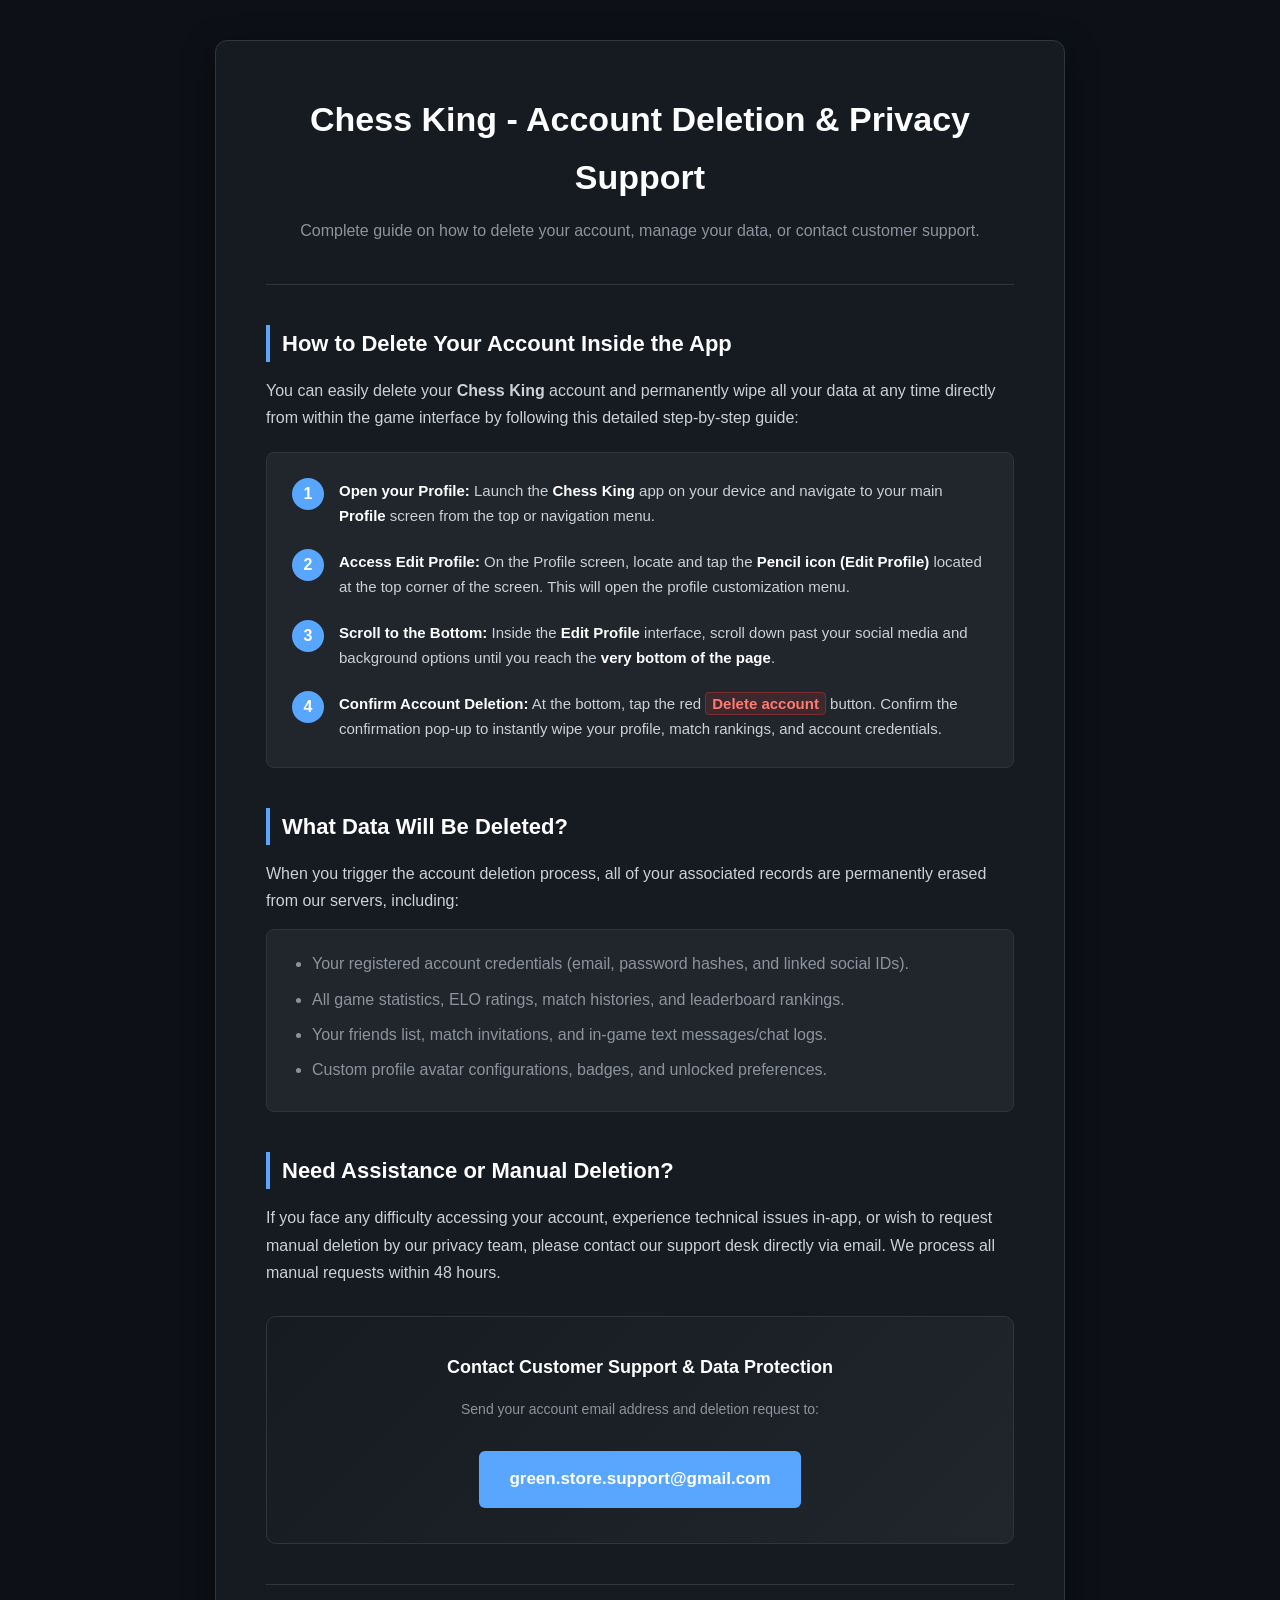
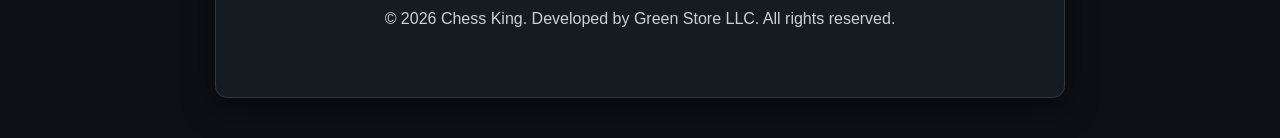
==== chessking/delet-account.html @ 12bc1d76 "Rename delet-account to delet-account.html" ====
<!DOCTYPE html>
<html lang="en">
<head>
    <meta charset="UTF-8">
    <meta name="viewport" content="width=device-width, initial-scale=1.0">
    <title>Account Deletion & Support - Chess King</title>
    <style>
        :root {
            --bg-color: #0d1117;
            --card-bg: #161b22;
            --border-color: #30363d;
            --text-main: #c9d1d9;
            --text-muted: #8b949e;
            --accent-red: #da3633;
            --accent-blue: #58a6ff;
            --accent-hover: #1f6feb;
            --step-bg: #21262d;
        }
        * {
            box-sizing: border-box;
            margin: 0;
            padding: 0;
            font-family: -apple-system, BlinkMacSystemFont, "Segoe UI", Roboto, Helvetica, Arial, sans-serif;
        }
        body {
            background-color: var(--bg-color);
            color: var(--text-main);
            line-height: 1.7;
            padding: 40px 20px;
            display: flex;
            justify-content: center;
            align-items: center;
            min-height: 100vh;
        }
        .wrapper {
            max-width: 850px;
            width: 100%;
            background-color: var(--card-bg);
            border: 1px solid var(--border-color);
            border-radius: 12px;
            padding: 50px;
            box-shadow: 0 10px 30px rgba(0, 0, 0, 0.6);
        }
        header {
            text-align: center;
            margin-bottom: 40px;
            border-bottom: 1px solid var(--border-color);
            padding-bottom: 25px;
        }
        header h1 {
            font-size: 34px;
            color: #ffffff;
            margin-bottom: 10px;
            font-weight: 700;
        }
        header p {
            color: var(--text-muted);
            font-size: 16px;
        }
        section {
            margin-bottom: 40px;
        }
        h2 {
            font-size: 22px;
            color: #ffffff;
            margin-bottom: 15px;
            border-left: 4px solid var(--accent-blue);
            padding-left: 12px;
        }
        p {
            color: var(--text-main);
            margin-bottom: 15px;
            font-size: 16px;
        }
        
        /* Guide Steps Styling */
        .guide-box {
            background-color: var(--step-bg);
            border: 1px solid var(--border-color);
            border-radius: 8px;
            padding: 25px;
            margin: 20px 0;
        }
        .step-item {
            display: flex;
            align-items: flex-start;
            margin-bottom: 20px;
            gap: 15px;
        }
        .step-item:last-child {
            margin-bottom: 0;
        }
        .step-number {
            background-color: var(--accent-blue);
            color: #ffffff;
            font-weight: bold;
            width: 32px;
            height: 32px;
            border-radius: 50%;
            display: flex;
            align-items: center;
            justify-content: center;
            flex-shrink: 0;
        }
        .step-content {
            font-size: 15px;
            color: var(--text-main);
        }
        .step-content strong {
            color: #ffffff;
        }
        .highlight-danger {
            color: #ff7b72;
            font-weight: bold;
            background-color: rgba(218, 54, 51, 0.15);
            padding: 2px 6px;
            border-radius: 4px;
            border: 1px solid rgba(218, 54, 51, 0.4);
        }

        /* Data Section */
        .data-list {
            background-color: var(--step-bg);
            padding: 20px 25px;
            border-radius: 8px;
            border: 1px solid var(--border-color);
        }
        .data-list ul {
            list-style-type: disc;
            margin-left: 20px;
        }
        .data-list li {
            color: var(--text-muted);
            margin-bottom: 8px;
        }

        /* Support Box */
        .support-box {
            background: linear-gradient(135deg, #161b22, #21262d);
            border: 1px solid var(--border-color);
            padding: 35px;
            border-radius: 10px;
            text-align: center;
            margin-top: 30px;
        }
        .email-btn {
            display: inline-block;
            background-color: var(--accent-blue);
            color: #ffffff;
            padding: 14px 30px;
            border-radius: 6px;
            text-decoration: none;
            font-weight: 600;
            font-size: 17px;
            margin-top: 15px;
            transition: background-color 0.2s ease;
        }
        .email-btn:hover {
            background-color: var(--accent-hover);
        }

        footer {
            text-align: center;
            margin-top: 40px;
            font-size: 14px;
            color: var(--text-muted);
            border-top: 1px solid var(--border-color);
            padding-top: 20px;
        }
    </style>
</head>
<body>

    <div class="wrapper">
        <header>
            <h1>Chess King - Account Deletion & Privacy Support</h1>
            <p>Complete guide on how to delete your account, manage your data, or contact customer support.</p>
        </header>

        <!-- Detailed In-App Instructions -->
        <section>
            <h2>How to Delete Your Account Inside the App</h2>
            <p>You can easily delete your <strong>Chess King</strong> account and permanently wipe all your data at any time directly from within the game interface by following this detailed step-by-step guide:</p>
            
            <div class="guide-box">
                <div class="step-item">
                    <div class="step-number">1</div>
                    <div class="step-content">
                        <strong>Open your Profile:</strong> Launch the <strong>Chess King</strong> app on your device and navigate to your main <strong>Profile</strong> screen from the top or navigation menu.
                    </div>
                </div>

                <div class="step-item">
                    <div class="step-number">2</div>
                    <div class="step-content">
                        <strong>Access Edit Profile:</strong> On the Profile screen, locate and tap the <strong>Pencil icon (Edit Profile)</strong> located at the top corner of the screen. This will open the profile customization menu.
                    </div>
                </div>

                <div class="step-item">
                    <div class="step-number">3</div>
                    <div class="step-content">
                        <strong>Scroll to the Bottom:</strong> Inside the <strong>Edit Profile</strong> interface, scroll down past your social media and background options until you reach the <strong>very bottom of the page</strong>.
                    </div>
                </div>

                <div class="step-item">
                    <div class="step-number">4</div>
                    <div class="step-content">
                        <strong>Confirm Account Deletion:</strong> At the bottom, tap the red <span class="highlight-danger">Delete account</span> button. Confirm the confirmation pop-up to instantly wipe your profile, match rankings, and account credentials.
                    </div>
                </div>
            </div>
        </section>

        <!-- What Data gets deleted -->
        <section>
            <h2>What Data Will Be Deleted?</h2>
            <p>When you trigger the account deletion process, all of your associated records are permanently erased from our servers, including:</p>
            <div class="data-list">
                <ul>
                    <li>Your registered account credentials (email, password hashes, and linked social IDs).</li>
                    <li>All game statistics, ELO ratings, match histories, and leaderboard rankings.</li>
                    <li>Your friends list, match invitations, and in-game text messages/chat logs.</li>
                    <li>Custom profile avatar configurations, badges, and unlocked preferences.</li>
                </ul>
            </div>
        </section>

        <!-- Manual Email Support Section -->
        <section>
            <h2>Need Assistance or Manual Deletion?</h2>
            <p>If you face any difficulty accessing your account, experience technical issues in-app, or wish to request manual deletion by our privacy team, please contact our support desk directly via email. We process all manual requests within 48 hours.</p>
            
            <div class="support-box">
                <p style="color: #ffffff; font-size: 18px; font-weight: 600;">Contact Customer Support & Data Protection</p>
                <p style="color: var(--text-muted); font-size: 14px; margin-top: 5px;">Send your account email address and deletion request to:</p>
                <a href="mailto:green.store.support@gmail.com" class="email-btn">green.store.support@gmail.com</a>
            </div>
        </section>

        <footer>
            <p>&copy; 2026 Chess King. Developed by Green Store LLC. All rights reserved.</p>
        </footer>
    </div>

</body>
</html>
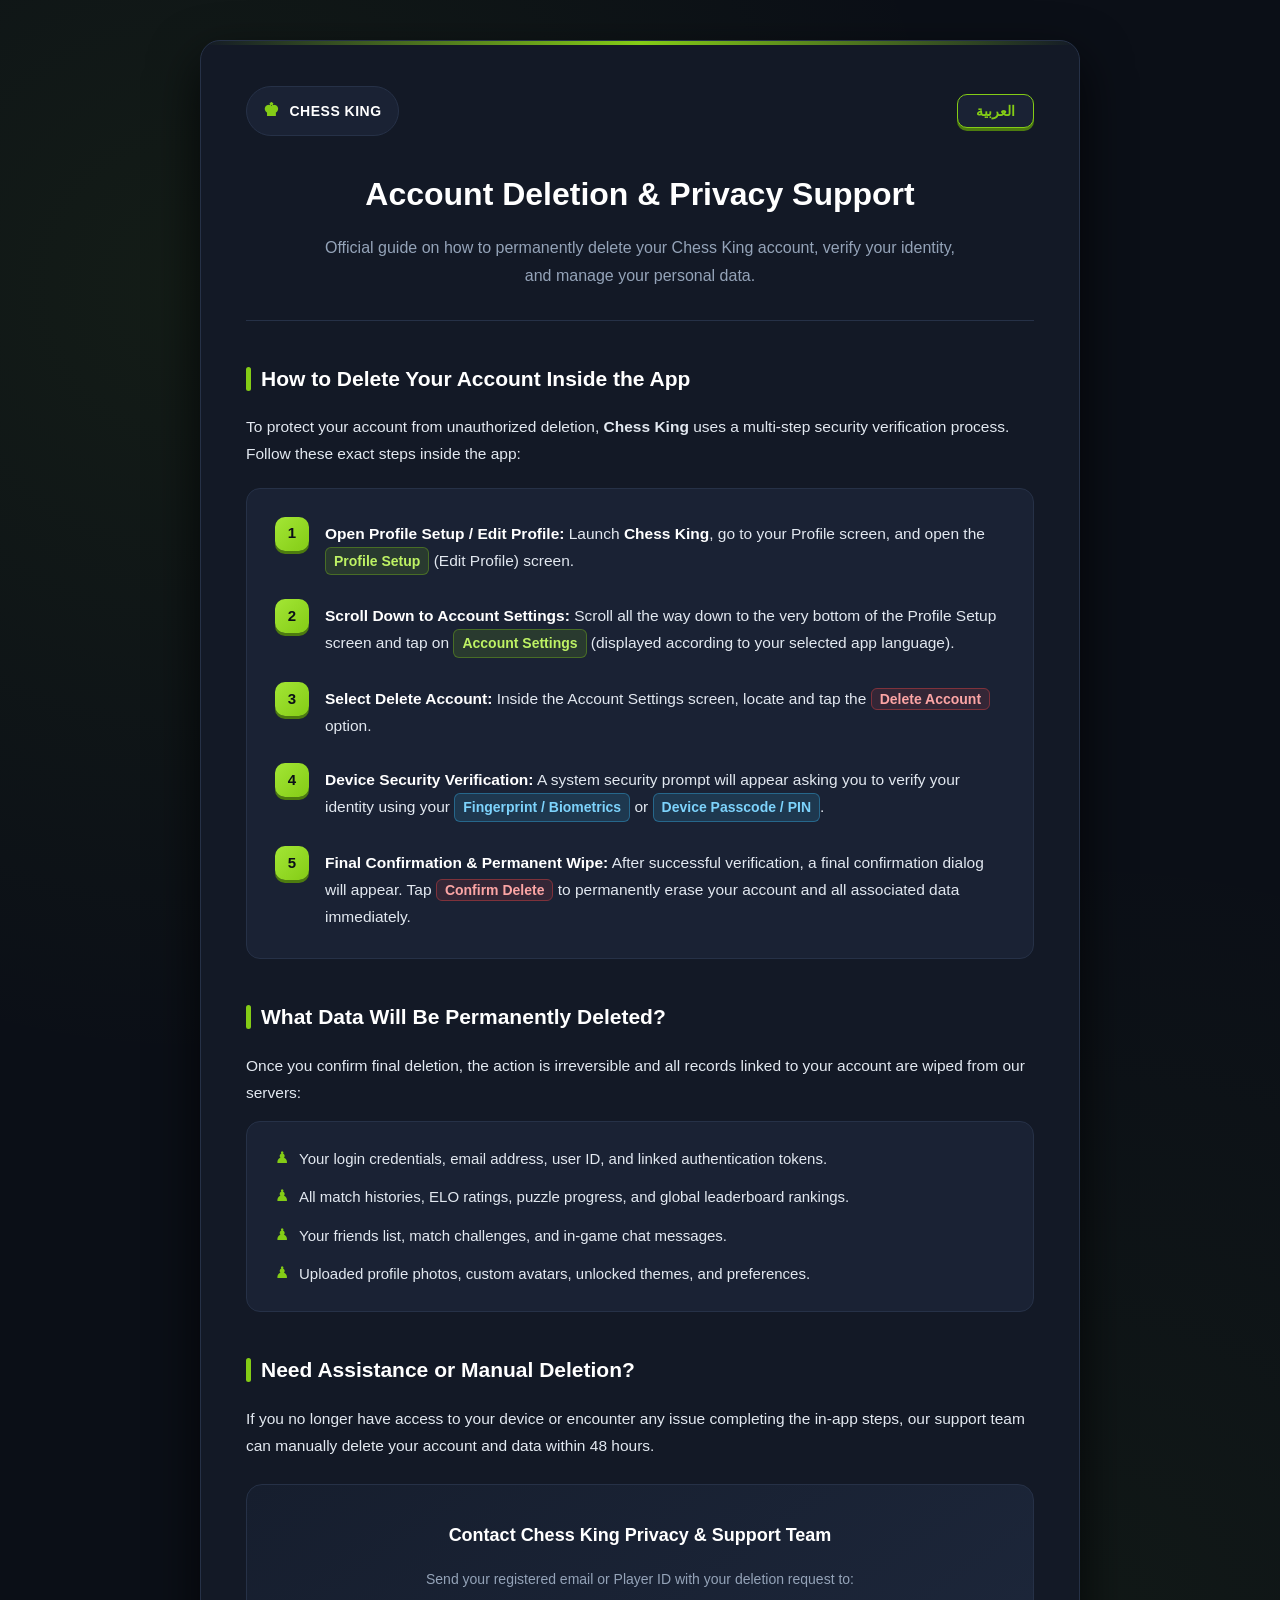
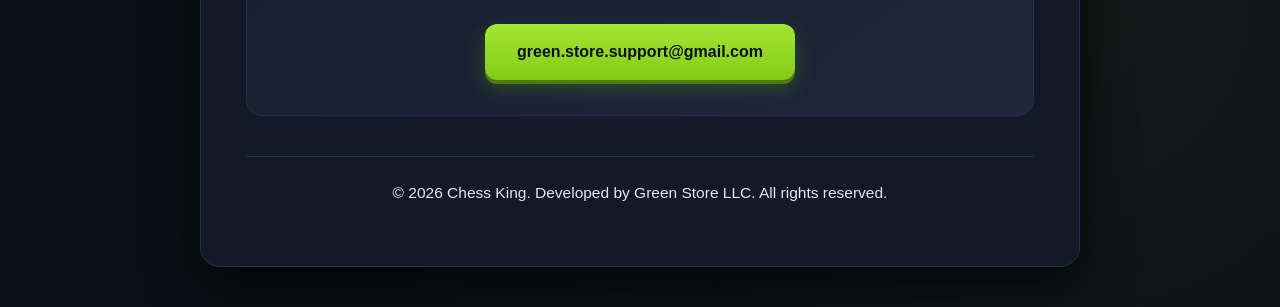
==== commit a2f5dfbe: "Update delet-account.html" ====
--- a/chessking/delet-account.html
+++ b/chessking/delet-account.html
@@ -1,162 +1,310 @@
 <!DOCTYPE html>
-<html lang="en">
+<html lang="en" dir="ltr" id="htmlRoot">
 <head>
     <meta charset="UTF-8">
     <meta name="viewport" content="width=device-width, initial-scale=1.0">
-    <title>Account Deletion & Support - Chess King</title>
+    <title>Account Deletion & Privacy Support - Chess King</title>
     <style>
         :root {
-            --bg-color: #0d1117;
-            --card-bg: #161b22;
-            --border-color: #30363d;
-            --text-main: #c9d1d9;
-            --text-muted: #8b949e;
-            --accent-red: #da3633;
-            --accent-blue: #58a6ff;
-            --accent-hover: #1f6feb;
-            --step-bg: #21262d;
-        }
+            --bg-color: #0b0f17;
+            --card-bg: #131926;
+            --card-elevated: #1a2234;
+            --border-color: #263147;
+            --text-main: #e2e8f0;
+            --text-muted: #94a3b8;
+            --accent-lime: #84cc16;
+            --accent-lime-glow: rgba(132, 204, 22, 0.25);
+            --accent-lime-dark: #4d7c0f;
+            --accent-red: #ef4444;
+            --accent-red-bg: rgba(239, 68, 68, 0.12);
+            --accent-red-border: rgba(239, 68, 68, 0.4);
+        }
+
         * {
             box-sizing: border-box;
             margin: 0;
             padding: 0;
-            font-family: -apple-system, BlinkMacSystemFont, "Segoe UI", Roboto, Helvetica, Arial, sans-serif;
-        }
+            font-family: -apple-system, BlinkMacSystemFont, "Segoe UI", Roboto, "Cairo", Helvetica, Arial, sans-serif;
+        }
+
         body {
             background-color: var(--bg-color);
+            background-image: 
+                radial-gradient(circle at 15% 15%, rgba(132, 204, 22, 0.07) 0%, transparent 40%),
+                radial-gradient(circle at 85% 85%, rgba(132, 204, 22, 0.05) 0%, transparent 40%);
             color: var(--text-main);
-            line-height: 1.7;
+            line-height: 1.75;
             padding: 40px 20px;
             display: flex;
             justify-content: center;
             align-items: center;
             min-height: 100vh;
         }
+
         .wrapper {
-            max-width: 850px;
+            max-width: 880px;
             width: 100%;
             background-color: var(--card-bg);
             border: 1px solid var(--border-color);
-            border-radius: 12px;
-            padding: 50px;
-            box-shadow: 0 10px 30px rgba(0, 0, 0, 0.6);
-        }
+            border-radius: 20px;
+            padding: 45px;
+            box-shadow: 0 20px 50px rgba(0, 0, 0, 0.75);
+            position: relative;
+            overflow: hidden;
+        }
+
+        .wrapper::before {
+            content: "";
+            position: absolute;
+            top: 0;
+            left: 0;
+            right: 0;
+            height: 4px;
+            background: linear-gradient(90deg, transparent, var(--accent-lime), transparent);
+        }
+
+        /* Top Bar & Language Switcher */
+        .top-bar {
+            display: flex;
+            justify-content: space-between;
+            align-items: center;
+            margin-bottom: 30px;
+        }
+
+        .brand-badge {
+            display: inline-flex;
+            align-items: center;
+            gap: 10px;
+            background: var(--card-elevated);
+            border: 1px solid var(--border-color);
+            padding: 8px 16px;
+            border-radius: 50px;
+            font-weight: 700;
+            color: #ffffff;
+            font-size: 14px;
+            letter-spacing: 0.5px;
+        }
+
+        .brand-badge span {
+            color: var(--accent-lime);
+            font-size: 18px;
+        }
+
+        .lang-btn {
+            background-color: var(--card-elevated);
+            color: var(--accent-lime);
+            border: 1px solid var(--accent-lime);
+            padding: 8px 18px;
+            border-radius: 10px;
+            cursor: pointer;
+            font-weight: 600;
+            font-size: 14px;
+            transition: all 0.2s ease;
+            box-shadow: 0 3px 0 var(--accent-lime-dark);
+        }
+
+        .lang-btn:hover {
+            background-color: var(--accent-lime);
+            color: #0b0f17;
+            transform: translateY(-1px);
+        }
+
+        .lang-btn:active {
+            transform: translateY(2px);
+            box-shadow: 0 1px 0 var(--accent-lime-dark);
+        }
+
         header {
             text-align: center;
             margin-bottom: 40px;
             border-bottom: 1px solid var(--border-color);
-            padding-bottom: 25px;
-        }
+            padding-bottom: 30px;
+        }
+
         header h1 {
-            font-size: 34px;
+            font-size: 32px;
             color: #ffffff;
-            margin-bottom: 10px;
-            font-weight: 700;
-        }
+            margin-bottom: 12px;
+            font-weight: 800;
+        }
+
         header p {
             color: var(--text-muted);
             font-size: 16px;
-        }
+            max-width: 650px;
+            margin: 0 auto;
+        }
+
         section {
             margin-bottom: 40px;
         }
+
         h2 {
-            font-size: 22px;
+            font-size: 21px;
             color: #ffffff;
-            margin-bottom: 15px;
-            border-left: 4px solid var(--accent-blue);
-            padding-left: 12px;
-        }
+            margin-bottom: 16px;
+            display: flex;
+            align-items: center;
+            gap: 10px;
+        }
+
+        h2::before {
+            content: "";
+            display: inline-block;
+            width: 5px;
+            height: 24px;
+            background-color: var(--accent-lime);
+            border-radius: 4px;
+        }
+
         p {
             color: var(--text-main);
             margin-bottom: 15px;
-            font-size: 16px;
-        }
-        
+            font-size: 15.5px;
+        }
+
         /* Guide Steps Styling */
         .guide-box {
-            background-color: var(--step-bg);
+            background-color: var(--card-elevated);
             border: 1px solid var(--border-color);
-            border-radius: 8px;
-            padding: 25px;
+            border-radius: 14px;
+            padding: 28px;
             margin: 20px 0;
         }
+
         .step-item {
             display: flex;
             align-items: flex-start;
-            margin-bottom: 20px;
-            gap: 15px;
-        }
+            margin-bottom: 24px;
+            gap: 16px;
+            position: relative;
+        }
+
         .step-item:last-child {
             margin-bottom: 0;
         }
+
         .step-number {
-            background-color: var(--accent-blue);
-            color: #ffffff;
-            font-weight: bold;
-            width: 32px;
-            height: 32px;
-            border-radius: 50%;
+            background: linear-gradient(135deg, #a3e635, var(--accent-lime));
+            color: #0b0f17;
+            font-weight: 800;
+            width: 34px;
+            height: 34px;
+            border-radius: 10px;
             display: flex;
             align-items: center;
             justify-content: center;
             flex-shrink: 0;
-        }
+            box-shadow: 0 3px 0 var(--accent-lime-dark);
+            font-size: 15px;
+        }
+
         .step-content {
-            font-size: 15px;
+            font-size: 15.5px;
             color: var(--text-main);
-        }
+            padding-top: 3px;
+        }
+
         .step-content strong {
             color: #ffffff;
         }
+
+        .badge-ui {
+            display: inline-block;
+            background-color: rgba(132, 204, 22, 0.14);
+            color: #bef264;
+            border: 1px solid rgba(132, 204, 22, 0.35);
+            padding: 1px 8px;
+            border-radius: 6px;
+            font-weight: 600;
+            font-size: 14px;
+        }
+
+        .badge-security {
+            display: inline-block;
+            background-color: rgba(56, 189, 248, 0.14);
+            color: #7dd3fc;
+            border: 1px solid rgba(56, 189, 248, 0.35);
+            padding: 1px 8px;
+            border-radius: 6px;
+            font-weight: 600;
+            font-size: 14px;
+        }
+
         .highlight-danger {
-            color: #ff7b72;
-            font-weight: bold;
-            background-color: rgba(218, 54, 51, 0.15);
-            padding: 2px 6px;
-            border-radius: 4px;
-            border: 1px solid rgba(218, 54, 51, 0.4);
+            color: #fca5a5;
+            font-weight: 700;
+            background-color: var(--accent-red-bg);
+            padding: 2px 8px;
+            border-radius: 6px;
+            border: 1px solid var(--accent-red-border);
+            font-size: 14px;
         }
 
         /* Data Section */
         .data-list {
-            background-color: var(--step-bg);
-            padding: 20px 25px;
-            border-radius: 8px;
+            background-color: var(--card-elevated);
+            padding: 24px 28px;
+            border-radius: 14px;
             border: 1px solid var(--border-color);
         }
+
         .data-list ul {
-            list-style-type: disc;
-            margin-left: 20px;
-        }
+            list-style: none;
+        }
+
         .data-list li {
-            color: var(--text-muted);
-            margin-bottom: 8px;
+            color: var(--text-main);
+            margin-bottom: 12px;
+            display: flex;
+            align-items: flex-start;
+            gap: 10px;
+            font-size: 15px;
+        }
+
+        .data-list li:last-child {
+            margin-bottom: 0;
+        }
+
+        .data-list li::before {
+            content: "♟";
+            color: var(--accent-lime);
+            font-size: 16px;
+            line-height: 1.5;
         }
 
         /* Support Box */
         .support-box {
-            background: linear-gradient(135deg, #161b22, #21262d);
+            background: linear-gradient(145deg, #161e2e, #1d273b);
             border: 1px solid var(--border-color);
-            padding: 35px;
-            border-radius: 10px;
+            padding: 35px 25px;
+            border-radius: 16px;
             text-align: center;
-            margin-top: 30px;
-        }
+            margin-top: 25px;
+        }
+
         .email-btn {
             display: inline-block;
-            background-color: var(--accent-blue);
-            color: #ffffff;
-            padding: 14px 30px;
-            border-radius: 6px;
+            background: linear-gradient(180deg, #a3e635 0%, var(--accent-lime) 100%);
+            color: #0b0f17;
+            padding: 14px 32px;
+            border-radius: 12px;
             text-decoration: none;
-            font-weight: 600;
-            font-size: 17px;
-            margin-top: 15px;
-            transition: background-color 0.2s ease;
-        }
+            font-weight: 800;
+            font-size: 16px;
+            margin-top: 18px;
+            box-shadow: 0 4px 0 var(--accent-lime-dark), 0 8px 20px var(--accent-lime-glow);
+            transition: all 0.2s ease;
+        }
+
         .email-btn:hover {
-            background-color: var(--accent-hover);
+            transform: translateY(-2px);
+            box-shadow: 0 6px 0 var(--accent-lime-dark), 0 12px 24px var(--accent-lime-glow);
+        }
+
+        .email-btn:active {
+            transform: translateY(2px);
+            box-shadow: 0 2px 0 var(--accent-lime-dark);
         }
 
         footer {
@@ -165,49 +313,131 @@
             font-size: 14px;
             color: var(--text-muted);
             border-top: 1px solid var(--border-color);
-            padding-top: 20px;
+            padding-top: 22px;
+        }
+
+        /* Language visibility control */
+        [data-lang="ar"] {
+            display: none;
+        }
+
+        html[lang="ar"] [data-lang="en"] {
+            display: none;
+        }
+
+        html[lang="ar"] [data-lang="ar"] {
+            display: block;
+        }
+
+        html[lang="ar"] span[data-lang="ar"],
+        html[lang="ar"] strong[data-lang="ar"] {
+            display: inline;
+        }
+
+        @media (max-width: 600px) {
+            .wrapper {
+                padding: 25px 20px;
+            }
+            header h1 {
+                font-size: 24px;
+            }
+            .step-item {
+                gap: 12px;
+            }
         }
     </style>
 </head>
 <body>
 
     <div class="wrapper">
+        <!-- Top Bar -->
+        <div class="top-bar">
+            <div class="brand-badge">
+                <span>♚</span> CHESS KING
+            </div>
+            <button class="lang-btn" onclick="toggleLanguage()" id="langToggleBtn">العربية</button>
+        </div>
+
+        <!-- Header -->
         <header>
-            <h1>Chess King - Account Deletion & Privacy Support</h1>
-            <p>Complete guide on how to delete your account, manage your data, or contact customer support.</p>
+            <h1 data-lang="en">Account Deletion & Privacy Support</h1>
+            <h1 data-lang="ar">حذف الحساب ودعم الخصوصية</h1>
+
+            <p data-lang="en">Official guide on how to permanently delete your Chess King account, verify your identity, and manage your personal data.</p>
+            <p data-lang="ar">الدليل الرسمي لكيفية حذف حسابك في Chess King نهائياً، وتأكيد هويتك، وإدارة بياناتك الشخصية.</p>
         </header>
 
         <!-- Detailed In-App Instructions -->
         <section>
-            <h2>How to Delete Your Account Inside the App</h2>
-            <p>You can easily delete your <strong>Chess King</strong> account and permanently wipe all your data at any time directly from within the game interface by following this detailed step-by-step guide:</p>
+            <h2 data-lang="en">How to Delete Your Account Inside the App</h2>
+            <h2 data-lang="ar">خطوات حذف حسابك من داخل التطبيق</h2>
+
+            <p data-lang="en">To protect your account from unauthorized deletion, <strong>Chess King</strong> uses a multi-step security verification process. Follow these exact steps inside the app:</p>
+            <p data-lang="ar">لحماية حسابك من الحذف غير المصرح به، يعتمد تطبيق <strong>Chess King</strong> نظام تحقق أمني متعدد الخطوات. اتبع الخطوات التالية بدقة داخل التطبيق:</p>
             
             <div class="guide-box">
+                <!-- Step 1 -->
                 <div class="step-item">
                     <div class="step-number">1</div>
                     <div class="step-content">
-                        <strong>Open your Profile:</strong> Launch the <strong>Chess King</strong> app on your device and navigate to your main <strong>Profile</strong> screen from the top or navigation menu.
+                        <div data-lang="en">
+                            <strong>Open Profile Setup / Edit Profile:</strong> Launch <strong>Chess King</strong>, go to your Profile screen, and open the <span class="badge-ui">Profile Setup</span> (Edit Profile) screen.
+                        </div>
+                        <div data-lang="ar">
+                            <strong>افتح شاشة إعداد الملف الشخصي:</strong> افتح تطبيق <strong>Chess King</strong>، انتقل إلى ملفك الشخصي، ثم ادخل إلى شاشة <span class="badge-ui">إعداد الملف الشخصي</span> (Profile Setup / Edit Profile).
+                        </div>
                     </div>
                 </div>
 
+                <!-- Step 2 -->
                 <div class="step-item">
                     <div class="step-number">2</div>
                     <div class="step-content">
-                        <strong>Access Edit Profile:</strong> On the Profile screen, locate and tap the <strong>Pencil icon (Edit Profile)</strong> located at the top corner of the screen. This will open the profile customization menu.
+                        <div data-lang="en">
+                            <strong>Scroll Down to Account Settings:</strong> Scroll all the way down to the very bottom of the Profile Setup screen and tap on <span class="badge-ui">Account Settings</span> (displayed according to your selected app language).
+                        </div>
+                        <div data-lang="ar">
+                            <strong>انزل إلى أسفل الشاشة واختر إعدادات الحساب:</strong> مرّر لأسفل شاشة إعداد الملف الشخصي بالكامل حتى النهاية، ثم اضغط على خيار <span class="badge-ui">إعدادات الحساب</span> (Account Settings أو حسب لغة التطبيق لديك).
+                        </div>
                     </div>
                 </div>
 
+                <!-- Step 3 -->
                 <div class="step-item">
                     <div class="step-number">3</div>
                     <div class="step-content">
-                        <strong>Scroll to the Bottom:</strong> Inside the <strong>Edit Profile</strong> interface, scroll down past your social media and background options until you reach the <strong>very bottom of the page</strong>.
+                        <div data-lang="en">
+                            <strong>Select Delete Account:</strong> Inside the Account Settings screen, locate and tap the <span class="highlight-danger">Delete Account</span> option.
+                        </div>
+                        <div data-lang="ar">
+                            <strong>اختر حذف الحساب:</strong> داخل شاشة إعدادات الحساب، ستجد خيار <span class="highlight-danger">حذف الحساب</span> (Delete Account)، قم بالضغط عليه.
+                        </div>
                     </div>
                 </div>
 
+                <!-- Step 4 -->
                 <div class="step-item">
                     <div class="step-number">4</div>
                     <div class="step-content">
-                        <strong>Confirm Account Deletion:</strong> At the bottom, tap the red <span class="highlight-danger">Delete account</span> button. Confirm the confirmation pop-up to instantly wipe your profile, match rankings, and account credentials.
+                        <div data-lang="en">
+                            <strong>Device Security Verification:</strong> A system security prompt will appear asking you to verify your identity using your <span class="badge-security">Fingerprint / Biometrics</span> or <span class="badge-security">Device Passcode / PIN</span>.
+                        </div>
+                        <div data-lang="ar">
+                            <strong>التحقق الأمني عبر الهاتف:</strong> ستظهر لك نافذة أمان تطلب تأكيد هويتك باستخدام <span class="badge-security">بصمة الإصبع</span> أو <span class="badge-security">رمز قفل الهاتف (PIN / Password)</span>.
+                        </div>
+                    </div>
+                </div>
+
+                <!-- Step 5 -->
+                <div class="step-item">
+                    <div class="step-number">5</div>
+                    <div class="step-content">
+                        <div data-lang="en">
+                            <strong>Final Confirmation & Permanent Wipe:</strong> After successful verification, a final confirmation dialog will appear. Tap <span class="highlight-danger">Confirm Delete</span> to permanently erase your account and all associated data immediately.
+                        </div>
+                        <div data-lang="ar">
+                            <strong>التأكيد النهائي والحذف الشامل:</strong> بعد اجتياز التحقق الأمني، ستظهر نافذة تأكيد نهائية؛ اضغط على <span class="highlight-danger">تأكيد الحذف</span> ليتم مسح حسابك وكل بياناتك بشكل نهائي وفوري.
+                        </div>
                     </div>
                 </div>
             </div>
@@ -215,26 +445,43 @@
 
         <!-- What Data gets deleted -->
         <section>
-            <h2>What Data Will Be Deleted?</h2>
-            <p>When you trigger the account deletion process, all of your associated records are permanently erased from our servers, including:</p>
+            <h2 data-lang="en">What Data Will Be Permanently Deleted?</h2>
+            <h2 data-lang="ar">ما هي البيانات التي يتم حذفها نهائياً؟</h2>
+
+            <p data-lang="en">Once you confirm final deletion, the action is irreversible and all records linked to your account are wiped from our servers:</p>
+            <p data-lang="ar">بمجرد تأكيد الحذف النهائي، لا يمكن التراجع عن هذه العملية، ويتم مسح جميع السجلات المرتبطة بحسابك بالكامل من خوادمنا:</p>
+
             <div class="data-list">
-                <ul>
-                    <li>Your registered account credentials (email, password hashes, and linked social IDs).</li>
-                    <li>All game statistics, ELO ratings, match histories, and leaderboard rankings.</li>
-                    <li>Your friends list, match invitations, and in-game text messages/chat logs.</li>
-                    <li>Custom profile avatar configurations, badges, and unlocked preferences.</li>
+                <ul data-lang="en">
+                    <li>Your login credentials, email address, user ID, and linked authentication tokens.</li>
+                    <li>All match histories, ELO ratings, puzzle progress, and global leaderboard rankings.</li>
+                    <li>Your friends list, match challenges, and in-game chat messages.</li>
+                    <li>Uploaded profile photos, custom avatars, unlocked themes, and preferences.</li>
+                </ul>
+                <ul data-lang="ar">
+                    <li>بيانات تسجيل الدخول، البريد الإلكتروني، معرف اللاعب (ID)، وحسابات الربط.</li>
+                    <li>سجل المباريات بالكامل، نقاط التصنيف (ELO)، تقدم مراحل الألغاز، والترتيب العالمي.</li>
+                    <li>قائمة الأصدقاء، طلبات اللعب، ورسائل الدردشة داخل المباريات.</li>
+                    <li>صورة الملف الشخصي المرفوعة، الصور الرمزية، والمظاهر والإعدادات المحفوظة.</li>
                 </ul>
             </div>
         </section>
 
         <!-- Manual Email Support Section -->
         <section>
-            <h2>Need Assistance or Manual Deletion?</h2>
-            <p>If you face any difficulty accessing your account, experience technical issues in-app, or wish to request manual deletion by our privacy team, please contact our support desk directly via email. We process all manual requests within 48 hours.</p>
+            <h2 data-lang="en">Need Assistance or Manual Deletion?</h2>
+            <h2 data-lang="ar">هل تحتاج إلى مساعدة أو حذف يدوي؟</h2>
+
+            <p data-lang="en">If you no longer have access to your device or encounter any issue completing the in-app steps, our support team can manually delete your account and data within 48 hours.</p>
+            <p data-lang="ar">إذا فقدت الوصول إلى هاتفك أو واجهت أي مشكلة في إتمام الخطوات داخل التطبيق، يمكن لفريق الدعم حذف حسابك وبياناتك يدوياً خلال 48 ساعة.</p>
             
             <div class="support-box">
-                <p style="color: #ffffff; font-size: 18px; font-weight: 600;">Contact Customer Support & Data Protection</p>
-                <p style="color: var(--text-muted); font-size: 14px; margin-top: 5px;">Send your account email address and deletion request to:</p>
+                <p style="color: #ffffff; font-size: 18px; font-weight: 700;" data-lang="en">Contact Chess King Privacy & Support Team</p>
+                <p style="color: #ffffff; font-size: 18px; font-weight: 700;" data-lang="ar">تواصل مع فريق الدعم وحماية الخصوصية في Chess King</p>
+
+                <p style="color: var(--text-muted); font-size: 14px; margin-top: 6px;" data-lang="en">Send your registered email or Player ID with your deletion request to:</p>
+                <p style="color: var(--text-muted); font-size: 14px; margin-top: 6px;" data-lang="ar">أرسل بريدك الإلكتروني المسجل أو معرف اللاعب (ID) مع طلب الحذف إلى:</p>
+
                 <a href="mailto:green.store.support@gmail.com" class="email-btn">green.store.support@gmail.com</a>
             </div>
         </section>
@@ -244,5 +491,21 @@
         </footer>
     </div>
 
+    <script>
+        function toggleLanguage() {
+            const html = document.getElementById('htmlRoot');
+            const btn = document.getElementById('langToggleBtn');
+            if (html.getAttribute('lang') === 'en') {
+                html.setAttribute('lang', 'ar');
+                html.setAttribute('dir', 'rtl');
+                btn.textContent = 'English';
+            } else {
+                html.setAttribute('lang', 'en');
+                html.setAttribute('dir', 'ltr');
+                btn.textContent = 'العربية';
+            }
+        }
+    </script>
+
 </body>
 </html>
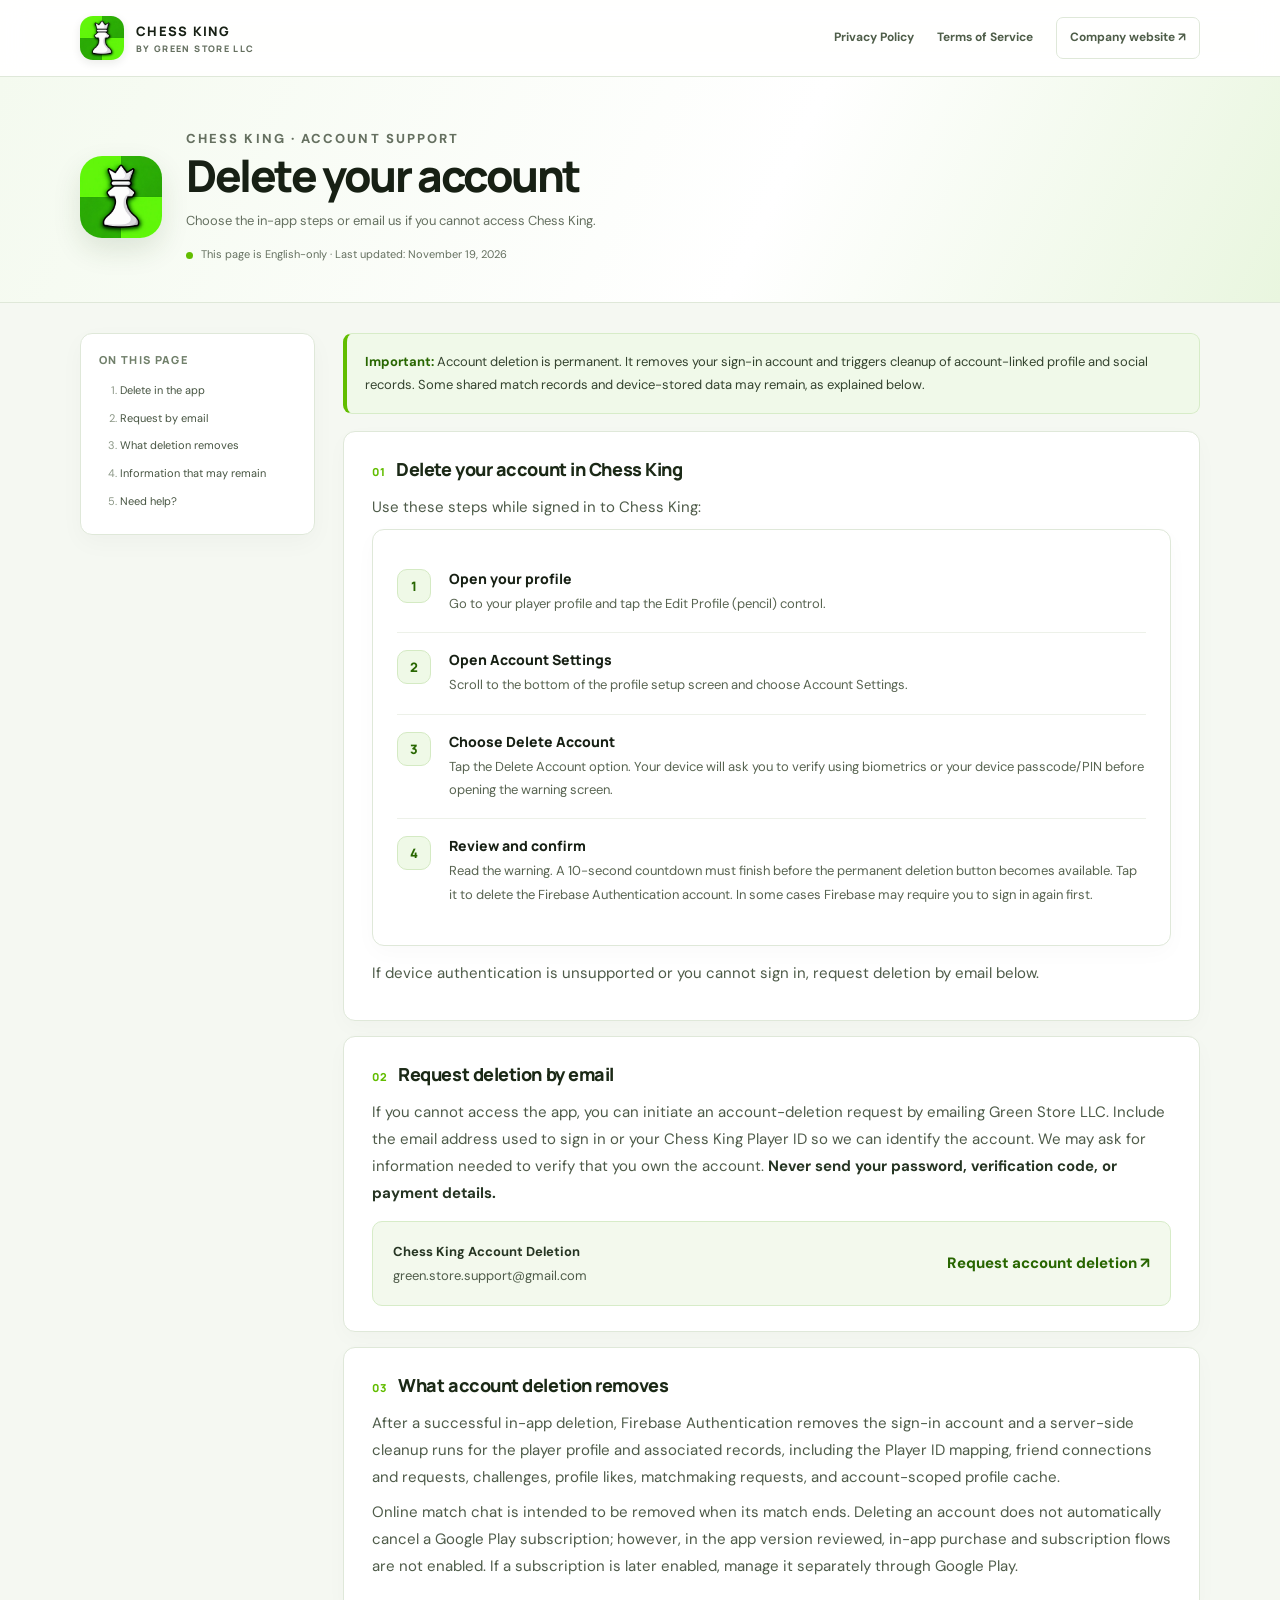
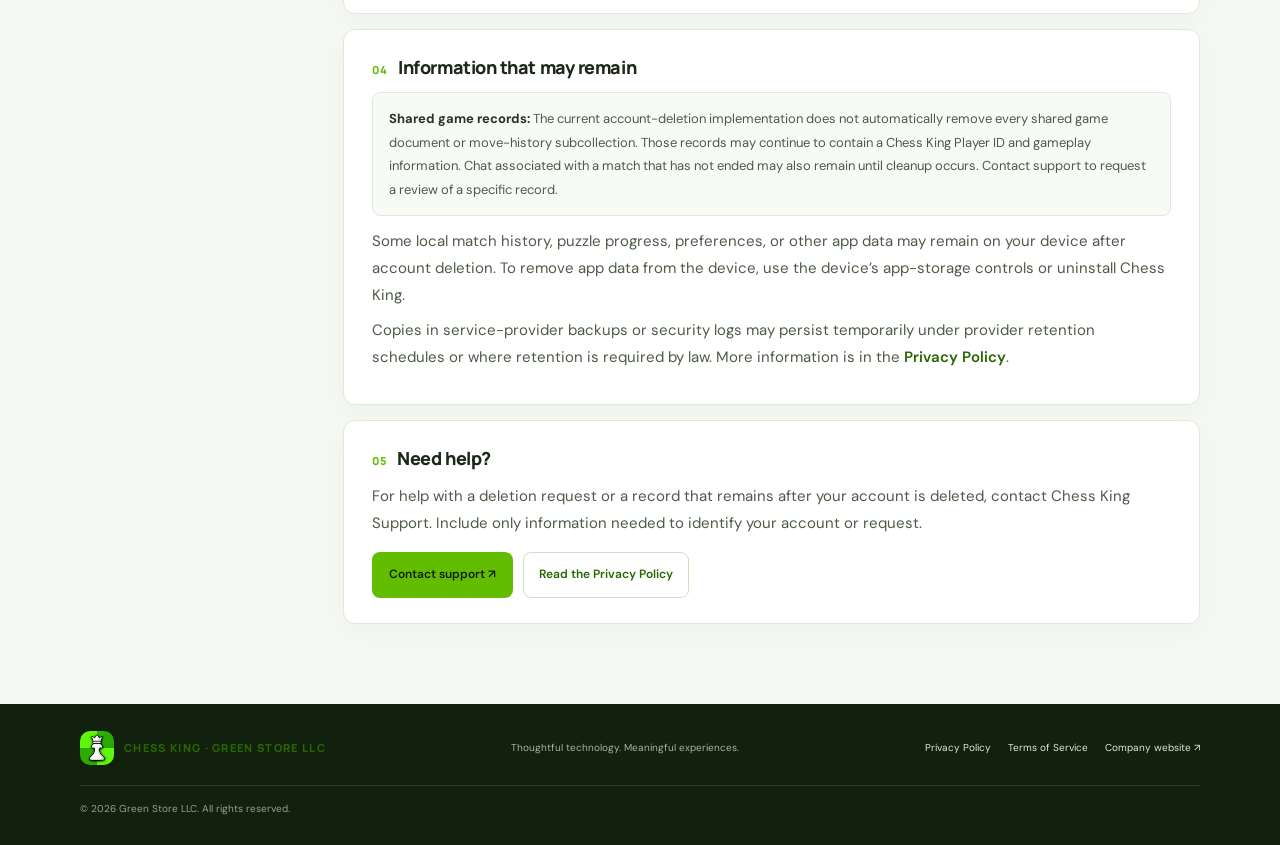
==== commit b06310e8: "Redesign Chess King legal and account deletion pages" ====
--- a/chessking/delet-account.html
+++ b/chessking/delet-account.html
@@ -1,511 +1,30 @@
-<!DOCTYPE html>
-<html lang="en" dir="ltr" id="htmlRoot">
+<!doctype html>
+<html lang="en">
 <head>
-    <meta charset="UTF-8">
-    <meta name="viewport" content="width=device-width, initial-scale=1.0">
-    <title>Account Deletion & Privacy Support - Chess King</title>
-    <style>
-        :root {
-            --bg-color: #0b0f17;
-            --card-bg: #131926;
-            --card-elevated: #1a2234;
-            --border-color: #263147;
-            --text-main: #e2e8f0;
-            --text-muted: #94a3b8;
-            --accent-lime: #84cc16;
-            --accent-lime-glow: rgba(132, 204, 22, 0.25);
-            --accent-lime-dark: #4d7c0f;
-            --accent-red: #ef4444;
-            --accent-red-bg: rgba(239, 68, 68, 0.12);
-            --accent-red-border: rgba(239, 68, 68, 0.4);
-        }
-
-        * {
-            box-sizing: border-box;
-            margin: 0;
-            padding: 0;
-            font-family: -apple-system, BlinkMacSystemFont, "Segoe UI", Roboto, "Cairo", Helvetica, Arial, sans-serif;
-        }
-
-        body {
-            background-color: var(--bg-color);
-            background-image: 
-                radial-gradient(circle at 15% 15%, rgba(132, 204, 22, 0.07) 0%, transparent 40%),
-                radial-gradient(circle at 85% 85%, rgba(132, 204, 22, 0.05) 0%, transparent 40%);
-            color: var(--text-main);
-            line-height: 1.75;
-            padding: 40px 20px;
-            display: flex;
-            justify-content: center;
-            align-items: center;
-            min-height: 100vh;
-        }
-
-        .wrapper {
-            max-width: 880px;
-            width: 100%;
-            background-color: var(--card-bg);
-            border: 1px solid var(--border-color);
-            border-radius: 20px;
-            padding: 45px;
-            box-shadow: 0 20px 50px rgba(0, 0, 0, 0.75);
-            position: relative;
-            overflow: hidden;
-        }
-
-        .wrapper::before {
-            content: "";
-            position: absolute;
-            top: 0;
-            left: 0;
-            right: 0;
-            height: 4px;
-            background: linear-gradient(90deg, transparent, var(--accent-lime), transparent);
-        }
-
-        /* Top Bar & Language Switcher */
-        .top-bar {
-            display: flex;
-            justify-content: space-between;
-            align-items: center;
-            margin-bottom: 30px;
-        }
-
-        .brand-badge {
-            display: inline-flex;
-            align-items: center;
-            gap: 10px;
-            background: var(--card-elevated);
-            border: 1px solid var(--border-color);
-            padding: 8px 16px;
-            border-radius: 50px;
-            font-weight: 700;
-            color: #ffffff;
-            font-size: 14px;
-            letter-spacing: 0.5px;
-        }
-
-        .brand-badge span {
-            color: var(--accent-lime);
-            font-size: 18px;
-        }
-
-        .lang-btn {
-            background-color: var(--card-elevated);
-            color: var(--accent-lime);
-            border: 1px solid var(--accent-lime);
-            padding: 8px 18px;
-            border-radius: 10px;
-            cursor: pointer;
-            font-weight: 600;
-            font-size: 14px;
-            transition: all 0.2s ease;
-            box-shadow: 0 3px 0 var(--accent-lime-dark);
-        }
-
-        .lang-btn:hover {
-            background-color: var(--accent-lime);
-            color: #0b0f17;
-            transform: translateY(-1px);
-        }
-
-        .lang-btn:active {
-            transform: translateY(2px);
-            box-shadow: 0 1px 0 var(--accent-lime-dark);
-        }
-
-        header {
-            text-align: center;
-            margin-bottom: 40px;
-            border-bottom: 1px solid var(--border-color);
-            padding-bottom: 30px;
-        }
-
-        header h1 {
-            font-size: 32px;
-            color: #ffffff;
-            margin-bottom: 12px;
-            font-weight: 800;
-        }
-
-        header p {
-            color: var(--text-muted);
-            font-size: 16px;
-            max-width: 650px;
-            margin: 0 auto;
-        }
-
-        section {
-            margin-bottom: 40px;
-        }
-
-        h2 {
-            font-size: 21px;
-            color: #ffffff;
-            margin-bottom: 16px;
-            display: flex;
-            align-items: center;
-            gap: 10px;
-        }
-
-        h2::before {
-            content: "";
-            display: inline-block;
-            width: 5px;
-            height: 24px;
-            background-color: var(--accent-lime);
-            border-radius: 4px;
-        }
-
-        p {
-            color: var(--text-main);
-            margin-bottom: 15px;
-            font-size: 15.5px;
-        }
-
-        /* Guide Steps Styling */
-        .guide-box {
-            background-color: var(--card-elevated);
-            border: 1px solid var(--border-color);
-            border-radius: 14px;
-            padding: 28px;
-            margin: 20px 0;
-        }
-
-        .step-item {
-            display: flex;
-            align-items: flex-start;
-            margin-bottom: 24px;
-            gap: 16px;
-            position: relative;
-        }
-
-        .step-item:last-child {
-            margin-bottom: 0;
-        }
-
-        .step-number {
-            background: linear-gradient(135deg, #a3e635, var(--accent-lime));
-            color: #0b0f17;
-            font-weight: 800;
-            width: 34px;
-            height: 34px;
-            border-radius: 10px;
-            display: flex;
-            align-items: center;
-            justify-content: center;
-            flex-shrink: 0;
-            box-shadow: 0 3px 0 var(--accent-lime-dark);
-            font-size: 15px;
-        }
-
-        .step-content {
-            font-size: 15.5px;
-            color: var(--text-main);
-            padding-top: 3px;
-        }
-
-        .step-content strong {
-            color: #ffffff;
-        }
-
-        .badge-ui {
-            display: inline-block;
-            background-color: rgba(132, 204, 22, 0.14);
-            color: #bef264;
-            border: 1px solid rgba(132, 204, 22, 0.35);
-            padding: 1px 8px;
-            border-radius: 6px;
-            font-weight: 600;
-            font-size: 14px;
-        }
-
-        .badge-security {
-            display: inline-block;
-            background-color: rgba(56, 189, 248, 0.14);
-            color: #7dd3fc;
-            border: 1px solid rgba(56, 189, 248, 0.35);
-            padding: 1px 8px;
-            border-radius: 6px;
-            font-weight: 600;
-            font-size: 14px;
-        }
-
-        .highlight-danger {
-            color: #fca5a5;
-            font-weight: 700;
-            background-color: var(--accent-red-bg);
-            padding: 2px 8px;
-            border-radius: 6px;
-            border: 1px solid var(--accent-red-border);
-            font-size: 14px;
-        }
-
-        /* Data Section */
-        .data-list {
-            background-color: var(--card-elevated);
-            padding: 24px 28px;
-            border-radius: 14px;
-            border: 1px solid var(--border-color);
-        }
-
-        .data-list ul {
-            list-style: none;
-        }
-
-        .data-list li {
-            color: var(--text-main);
-            margin-bottom: 12px;
-            display: flex;
-            align-items: flex-start;
-            gap: 10px;
-            font-size: 15px;
-        }
-
-        .data-list li:last-child {
-            margin-bottom: 0;
-        }
-
-        .data-list li::before {
-            content: "♟";
-            color: var(--accent-lime);
-            font-size: 16px;
-            line-height: 1.5;
-        }
-
-        /* Support Box */
-        .support-box {
-            background: linear-gradient(145deg, #161e2e, #1d273b);
-            border: 1px solid var(--border-color);
-            padding: 35px 25px;
-            border-radius: 16px;
-            text-align: center;
-            margin-top: 25px;
-        }
-
-        .email-btn {
-            display: inline-block;
-            background: linear-gradient(180deg, #a3e635 0%, var(--accent-lime) 100%);
-            color: #0b0f17;
-            padding: 14px 32px;
-            border-radius: 12px;
-            text-decoration: none;
-            font-weight: 800;
-            font-size: 16px;
-            margin-top: 18px;
-            box-shadow: 0 4px 0 var(--accent-lime-dark), 0 8px 20px var(--accent-lime-glow);
-            transition: all 0.2s ease;
-        }
-
-        .email-btn:hover {
-            transform: translateY(-2px);
-            box-shadow: 0 6px 0 var(--accent-lime-dark), 0 12px 24px var(--accent-lime-glow);
-        }
-
-        .email-btn:active {
-            transform: translateY(2px);
-            box-shadow: 0 2px 0 var(--accent-lime-dark);
-        }
-
-        footer {
-            text-align: center;
-            margin-top: 40px;
-            font-size: 14px;
-            color: var(--text-muted);
-            border-top: 1px solid var(--border-color);
-            padding-top: 22px;
-        }
-
-        /* Language visibility control */
-        [data-lang="ar"] {
-            display: none;
-        }
-
-        html[lang="ar"] [data-lang="en"] {
-            display: none;
-        }
-
-        html[lang="ar"] [data-lang="ar"] {
-            display: block;
-        }
-
-        html[lang="ar"] span[data-lang="ar"],
-        html[lang="ar"] strong[data-lang="ar"] {
-            display: inline;
-        }
-
-        @media (max-width: 600px) {
-            .wrapper {
-                padding: 25px 20px;
-            }
-            header h1 {
-                font-size: 24px;
-            }
-            .step-item {
-                gap: 12px;
-            }
-        }
-    </style>
+  <meta charset="utf-8"><meta name="viewport" content="width=device-width, initial-scale=1">
+  <meta name="theme-color" content="#f5f8f2"><meta name="description" content="How to delete your Chess King account in the app or submit an account deletion request by email.">
+  <title>Delete Your Chess King Account | Green Store LLC</title>
+  <link rel="icon" href="../assets/chess_app.jpg" type="image/jpeg"><link rel="stylesheet" href="legal.css">
 </head>
 <body>
-
-    <div class="wrapper">
-        <!-- Top Bar -->
-        <div class="top-bar">
-            <div class="brand-badge">
-                <span>♚</span> CHESS KING
-            </div>
-            <button class="lang-btn" onclick="toggleLanguage()" id="langToggleBtn">العربية</button>
-        </div>
-
-        <!-- Header -->
-        <header>
-            <h1 data-lang="en">Account Deletion & Privacy Support</h1>
-            <h1 data-lang="ar">حذف الحساب ودعم الخصوصية</h1>
-
-            <p data-lang="en">Official guide on how to permanently delete your Chess King account, verify your identity, and manage your personal data.</p>
-            <p data-lang="ar">الدليل الرسمي لكيفية حذف حسابك في Chess King نهائياً، وتأكيد هويتك، وإدارة بياناتك الشخصية.</p>
-        </header>
-
-        <!-- Detailed In-App Instructions -->
-        <section>
-            <h2 data-lang="en">How to Delete Your Account Inside the App</h2>
-            <h2 data-lang="ar">خطوات حذف حسابك من داخل التطبيق</h2>
-
-            <p data-lang="en">To protect your account from unauthorized deletion, <strong>Chess King</strong> uses a multi-step security verification process. Follow these exact steps inside the app:</p>
-            <p data-lang="ar">لحماية حسابك من الحذف غير المصرح به، يعتمد تطبيق <strong>Chess King</strong> نظام تحقق أمني متعدد الخطوات. اتبع الخطوات التالية بدقة داخل التطبيق:</p>
-            
-            <div class="guide-box">
-                <!-- Step 1 -->
-                <div class="step-item">
-                    <div class="step-number">1</div>
-                    <div class="step-content">
-                        <div data-lang="en">
-                            <strong>Open Profile Setup / Edit Profile:</strong> Launch <strong>Chess King</strong>, go to your Profile screen, and open the <span class="badge-ui">Profile Setup</span> (Edit Profile) screen.
-                        </div>
-                        <div data-lang="ar">
-                            <strong>افتح شاشة إعداد الملف الشخصي:</strong> افتح تطبيق <strong>Chess King</strong>، انتقل إلى ملفك الشخصي، ثم ادخل إلى شاشة <span class="badge-ui">إعداد الملف الشخصي</span> (Profile Setup / Edit Profile).
-                        </div>
-                    </div>
-                </div>
-
-                <!-- Step 2 -->
-                <div class="step-item">
-                    <div class="step-number">2</div>
-                    <div class="step-content">
-                        <div data-lang="en">
-                            <strong>Scroll Down to Account Settings:</strong> Scroll all the way down to the very bottom of the Profile Setup screen and tap on <span class="badge-ui">Account Settings</span> (displayed according to your selected app language).
-                        </div>
-                        <div data-lang="ar">
-                            <strong>انزل إلى أسفل الشاشة واختر إعدادات الحساب:</strong> مرّر لأسفل شاشة إعداد الملف الشخصي بالكامل حتى النهاية، ثم اضغط على خيار <span class="badge-ui">إعدادات الحساب</span> (Account Settings أو حسب لغة التطبيق لديك).
-                        </div>
-                    </div>
-                </div>
-
-                <!-- Step 3 -->
-                <div class="step-item">
-                    <div class="step-number">3</div>
-                    <div class="step-content">
-                        <div data-lang="en">
-                            <strong>Select Delete Account:</strong> Inside the Account Settings screen, locate and tap the <span class="highlight-danger">Delete Account</span> option.
-                        </div>
-                        <div data-lang="ar">
-                            <strong>اختر حذف الحساب:</strong> داخل شاشة إعدادات الحساب، ستجد خيار <span class="highlight-danger">حذف الحساب</span> (Delete Account)، قم بالضغط عليه.
-                        </div>
-                    </div>
-                </div>
-
-                <!-- Step 4 -->
-                <div class="step-item">
-                    <div class="step-number">4</div>
-                    <div class="step-content">
-                        <div data-lang="en">
-                            <strong>Device Security Verification:</strong> A system security prompt will appear asking you to verify your identity using your <span class="badge-security">Fingerprint / Biometrics</span> or <span class="badge-security">Device Passcode / PIN</span>.
-                        </div>
-                        <div data-lang="ar">
-                            <strong>التحقق الأمني عبر الهاتف:</strong> ستظهر لك نافذة أمان تطلب تأكيد هويتك باستخدام <span class="badge-security">بصمة الإصبع</span> أو <span class="badge-security">رمز قفل الهاتف (PIN / Password)</span>.
-                        </div>
-                    </div>
-                </div>
-
-                <!-- Step 5 -->
-                <div class="step-item">
-                    <div class="step-number">5</div>
-                    <div class="step-content">
-                        <div data-lang="en">
-                            <strong>Final Confirmation & Permanent Wipe:</strong> After successful verification, a final confirmation dialog will appear. Tap <span class="highlight-danger">Confirm Delete</span> to permanently erase your account and all associated data immediately.
-                        </div>
-                        <div data-lang="ar">
-                            <strong>التأكيد النهائي والحذف الشامل:</strong> بعد اجتياز التحقق الأمني، ستظهر نافذة تأكيد نهائية؛ اضغط على <span class="highlight-danger">تأكيد الحذف</span> ليتم مسح حسابك وكل بياناتك بشكل نهائي وفوري.
-                        </div>
-                    </div>
-                </div>
-            </div>
-        </section>
-
-        <!-- What Data gets deleted -->
-        <section>
-            <h2 data-lang="en">What Data Will Be Permanently Deleted?</h2>
-            <h2 data-lang="ar">ما هي البيانات التي يتم حذفها نهائياً؟</h2>
-
-            <p data-lang="en">Once you confirm final deletion, the action is irreversible and all records linked to your account are wiped from our servers:</p>
-            <p data-lang="ar">بمجرد تأكيد الحذف النهائي، لا يمكن التراجع عن هذه العملية، ويتم مسح جميع السجلات المرتبطة بحسابك بالكامل من خوادمنا:</p>
-
-            <div class="data-list">
-                <ul data-lang="en">
-                    <li>Your login credentials, email address, user ID, and linked authentication tokens.</li>
-                    <li>All match histories, ELO ratings, puzzle progress, and global leaderboard rankings.</li>
-                    <li>Your friends list, match challenges, and in-game chat messages.</li>
-                    <li>Uploaded profile photos, custom avatars, unlocked themes, and preferences.</li>
-                </ul>
-                <ul data-lang="ar">
-                    <li>بيانات تسجيل الدخول، البريد الإلكتروني، معرف اللاعب (ID)، وحسابات الربط.</li>
-                    <li>سجل المباريات بالكامل، نقاط التصنيف (ELO)، تقدم مراحل الألغاز، والترتيب العالمي.</li>
-                    <li>قائمة الأصدقاء، طلبات اللعب، ورسائل الدردشة داخل المباريات.</li>
-                    <li>صورة الملف الشخصي المرفوعة، الصور الرمزية، والمظاهر والإعدادات المحفوظة.</li>
-                </ul>
-            </div>
-        </section>
-
-        <!-- Manual Email Support Section -->
-        <section>
-            <h2 data-lang="en">Need Assistance or Manual Deletion?</h2>
-            <h2 data-lang="ar">هل تحتاج إلى مساعدة أو حذف يدوي؟</h2>
-
-            <p data-lang="en">If you no longer have access to your device or encounter any issue completing the in-app steps, our support team can manually delete your account and data within 48 hours.</p>
-            <p data-lang="ar">إذا فقدت الوصول إلى هاتفك أو واجهت أي مشكلة في إتمام الخطوات داخل التطبيق، يمكن لفريق الدعم حذف حسابك وبياناتك يدوياً خلال 48 ساعة.</p>
-            
-            <div class="support-box">
-                <p style="color: #ffffff; font-size: 18px; font-weight: 700;" data-lang="en">Contact Chess King Privacy & Support Team</p>
-                <p style="color: #ffffff; font-size: 18px; font-weight: 700;" data-lang="ar">تواصل مع فريق الدعم وحماية الخصوصية في Chess King</p>
-
-                <p style="color: var(--text-muted); font-size: 14px; margin-top: 6px;" data-lang="en">Send your registered email or Player ID with your deletion request to:</p>
-                <p style="color: var(--text-muted); font-size: 14px; margin-top: 6px;" data-lang="ar">أرسل بريدك الإلكتروني المسجل أو معرف اللاعب (ID) مع طلب الحذف إلى:</p>
-
-                <a href="mailto:green.store.support@gmail.com" class="email-btn">green.store.support@gmail.com</a>
-            </div>
-        </section>
-
-        <footer>
-            <p>&copy; 2026 Chess King. Developed by Green Store LLC. All rights reserved.</p>
-        </footer>
+  <header class="topbar"><nav class="container topbar-inner" aria-label="Main navigation"><a class="brand" href="../index.html"><img src="../assets/chess_app.jpg" alt="Chess King app icon"><span>CHESS KING<small>BY GREEN STORE LLC</small></span></a><div class="top-links"><a href="privacy-policy.html">Privacy Policy</a><a href="terms-of-service.html">Terms of Service</a><a class="home-link" href="https://green-store-llc.github.io/">Company website ↗</a></div></nav></header>
+  <section class="hero"><div class="container hero-inner"><img class="hero-icon" src="../assets/chess_app.jpg" alt="Chess King app icon"><div><p class="eyebrow">CHESS KING · ACCOUNT SUPPORT</p><h1>Delete your account</h1><p>Choose the in-app steps or email us if you cannot access Chess King.</p><span class="updated">This page is English-only · Last updated: November 19, 2026</span></div></div></section>
+  <main class="container page-layout">
+    <nav class="toc" aria-label="On this page"><h2>ON THIS PAGE</h2><ol><li><a href="#in-app">Delete in the app</a></li><li><a href="#email">Request by email</a></li><li><a href="#removed">What deletion removes</a></li><li><a href="#remaining">Information that may remain</a></li><li><a href="#help">Need help?</a></li></ol></nav>
+    <div class="legal-content">
+      <div class="notice"><strong>Important:</strong> Account deletion is permanent. It removes your sign-in account and triggers cleanup of account-linked profile and social records. Some shared match records and device-stored data may remain, as explained below.</div>
+      <section class="legal-section" id="in-app"><h2><span class="num">01</span> Delete your account in Chess King</h2><p>Use these steps while signed in to Chess King:</p><div class="delete-card">
+        <div class="step"><span class="step-no">1</span><div><h3>Open your profile</h3><p>Go to your player profile and tap the Edit Profile (pencil) control.</p></div></div>
+        <div class="step"><span class="step-no">2</span><div><h3>Open Account Settings</h3><p>Scroll to the bottom of the profile setup screen and choose Account Settings.</p></div></div>
+        <div class="step"><span class="step-no">3</span><div><h3>Choose Delete Account</h3><p>Tap the Delete Account option. Your device will ask you to verify using biometrics or your device passcode/PIN before opening the warning screen.</p></div></div>
+        <div class="step"><span class="step-no">4</span><div><h3>Review and confirm</h3><p>Read the warning. A 10-second countdown must finish before the permanent deletion button becomes available. Tap it to delete the Firebase Authentication account. In some cases Firebase may require you to sign in again first.</p></div></div>
+      </div><p>If device authentication is unsupported or you cannot sign in, request deletion by email below.</p></section>
+      <section class="legal-section" id="email"><h2><span class="num">02</span> Request deletion by email</h2><p>If you cannot access the app, you can initiate an account-deletion request by emailing Green Store LLC. Include the email address used to sign in or your Chess King Player ID so we can identify the account. We may ask for information needed to verify that you own the account. <strong>Never send your password, verification code, or payment details.</strong></p><div class="contact-card"><p><strong>Chess King Account Deletion</strong><br>green.store.support@gmail.com</p><a href="mailto:green.store.support@gmail.com?subject=Chess%20King%20account%20deletion%20request&amp;body=Please%20delete%20my%20Chess%20King%20account.%0A%0AAccount%20email%20or%20Player%20ID%3A%20">Request account deletion ↗</a></div></section>
+      <section class="legal-section" id="removed"><h2><span class="num">03</span> What account deletion removes</h2><p>After a successful in-app deletion, Firebase Authentication removes the sign-in account and a server-side cleanup runs for the player profile and associated records, including the Player ID mapping, friend connections and requests, challenges, profile likes, matchmaking requests, and account-scoped profile cache.</p><p>Online match chat is intended to be removed when its match ends. Deleting an account does not automatically cancel a Google Play subscription; however, in the app version reviewed, in-app purchase and subscription flows are not enabled. If a subscription is later enabled, manage it separately through Google Play.</p></section>
+      <section class="legal-section" id="remaining"><h2><span class="num">04</span> Information that may remain</h2><div class="callout"><strong>Shared game records:</strong> The current account-deletion implementation does not automatically remove every shared game document or move-history subcollection. Those records may continue to contain a Chess King Player ID and gameplay information. Chat associated with a match that has not ended may also remain until cleanup occurs. Contact support to request a review of a specific record.</div><p>Some local match history, puzzle progress, preferences, or other app data may remain on your device after account deletion. To remove app data from the device, use the device’s app-storage controls or uninstall Chess King.</p><p>Copies in service-provider backups or security logs may persist temporarily under provider retention schedules or where retention is required by law. More information is in the <a href="privacy-policy.html#retention">Privacy Policy</a>.</p></section>
+      <section class="legal-section" id="help"><h2><span class="num">05</span> Need help?</h2><p>For help with a deletion request or a record that remains after your account is deleted, contact Chess King Support. Include only information needed to identify your account or request.</p><div class="action-row"><a class="button" href="mailto:green.store.support@gmail.com?subject=Chess%20King%20account%20deletion%20help">Contact support ↗</a><a class="secondary-button" href="privacy-policy.html">Read the Privacy Policy</a></div></section>
     </div>
-
-    <script>
-        function toggleLanguage() {
-            const html = document.getElementById('htmlRoot');
-            const btn = document.getElementById('langToggleBtn');
-            if (html.getAttribute('lang') === 'en') {
-                html.setAttribute('lang', 'ar');
-                html.setAttribute('dir', 'rtl');
-                btn.textContent = 'English';
-            } else {
-                html.setAttribute('lang', 'en');
-                html.setAttribute('dir', 'ltr');
-                btn.textContent = 'العربية';
-            }
-        }
-    </script>
-
-</body>
-</html>
+  </main>
+  <footer class="footer"><div class="container footer-inner"><a class="footer-brand" href="../index.html"><img src="../assets/chess_app.jpg" alt=""><span>CHESS KING · GREEN STORE LLC</span></a><p>Thoughtful technology. Meaningful experiences.</p><div class="footer-links"><a href="privacy-policy.html">Privacy Policy</a><a href="terms-of-service.html">Terms of Service</a><a href="https://green-store-llc.github.io/">Company website ↗</a></div></div><div class="container copyright">© 2026 Green Store LLC. All rights reserved.</div></footer>
+</body></html>
+
--- a/chessking/legal.css
+++ b/chessking/legal.css
@@ -0,0 +1,11 @@
+@import url('https://fonts.googleapis.com/css2?family=DM+Sans:wght@400;500;600;700&family=Manrope:wght@400;500;600;700;800&display=swap');
+:root{--green:#62bd00;--green-dark:#286600;--green-soft:#eff9e7;--ink:#172014;--muted:#657060;--paper:#f5f8f2;--line:#dfe8d9;--white:#fff;--heading:'Manrope',sans-serif;--body:'DM Sans',sans-serif}
+*{box-sizing:border-box}html{scroll-behavior:smooth;scroll-padding-top:96px}body{margin:0;background:var(--paper);color:var(--ink);font:15px/1.8 var(--body);-webkit-font-smoothing:antialiased}a{color:var(--green-dark);text-decoration:none}a:hover{text-decoration:underline}img{max-width:100%}.container{width:min(1120px,calc(100% - 48px));margin:auto}
+.topbar{position:sticky;top:0;z-index:10;background:#ffffffed;backdrop-filter:blur(14px);border-bottom:1px solid var(--line)}.topbar-inner{height:76px;display:flex;align-items:center;justify-content:space-between}.brand{display:flex;align-items:center;gap:12px;color:var(--ink);font:800 13px var(--heading);letter-spacing:.1em}.brand:hover{text-decoration:none}.brand img{width:44px;height:44px;border-radius:13px;object-fit:cover;box-shadow:0 3px 10px #16240f17}.brand small{display:block;color:var(--muted);font-size:9px;letter-spacing:.15em;margin-top:2px}.top-links{display:flex;align-items:center;gap:23px;font-size:12px;font-weight:700}.top-links a{color:#4e5d48}.top-links .home-link{padding:9px 13px;border:1px solid var(--line);border-radius:7px}
+.hero{padding:50px 0 34px;background:linear-gradient(115deg,#f4faef,#fff 60%,#e9f6df);border-bottom:1px solid var(--line)}.hero-inner{display:flex;align-items:center;gap:24px}.hero-icon{width:82px;height:82px;object-fit:cover;border-radius:22px;box-shadow:0 12px 28px #254a1420}.eyebrow{margin:0 0 5px;color:var(--green-dark);font-size:10px;font-weight:800;letter-spacing:.16em}.hero h1{font:800 clamp(31px,4vw,44px)/1.15 var(--heading);letter-spacing:-.055em;margin:0 0 8px}.hero p{color:var(--muted);margin:0;font-size:13px}.updated{display:inline-flex;align-items:center;gap:8px;color:#657060;font-size:11px;margin-top:13px}.updated:before{content:'';width:7px;height:7px;border-radius:50%;background:var(--green)}
+.page-layout{display:grid;grid-template-columns:235px minmax(0,1fr);align-items:start;gap:28px;padding:30px 0 65px}.toc{position:sticky;top:98px;padding:18px;background:var(--white);border:1px solid var(--line);border-radius:12px;box-shadow:0 8px 24px #12200d08}.toc h2{font:800 11px var(--heading);letter-spacing:.12em;margin:0 0 10px;color:#71806b}.toc ol{margin:0;padding-left:21px}.toc li{padding:4px 0;color:#8b9786;font-size:11px}.toc a{color:#465441}.toc a:hover{color:var(--green-dark)}.legal-content{min-width:0}.notice{background:#f0f9e9;border:1px solid #d7ecc8;border-left:4px solid var(--green);border-radius:9px;padding:16px 18px;margin-bottom:17px;color:#34432f;font-size:13px}.notice strong{color:var(--green-dark)}.legal-section{background:var(--white);border:1px solid var(--line);border-radius:12px;padding:25px 28px;margin-bottom:15px;box-shadow:0 7px 22px #12200d06;scroll-margin-top:100px}.legal-section h2{font:800 18px/1.4 var(--heading);letter-spacing:-.025em;margin:0 0 12px;color:#1b2916;display:flex;gap:10px;align-items:baseline}.legal-section h2 .num{color:var(--green);font:800 11px var(--heading);letter-spacing:.1em}.legal-section p{margin:8px 0;color:#4e5b49}.legal-section ul{margin:10px 0;padding-left:21px;color:#4e5b49}.legal-section li{padding:3px 0}.legal-section strong{color:#263523}.legal-section a{font-weight:600}.data-table{width:100%;border-collapse:collapse;margin:14px 0;font-size:12px;line-height:1.65}.data-table th{text-align:left;background:#f1f7ec;color:#3f5237;font-weight:800}.data-table th,.data-table td{vertical-align:top;padding:11px 12px;border:1px solid var(--line)}.data-table td{color:#4e5b49}.callout{padding:14px 16px;background:#f8faf6;border:1px solid var(--line);border-radius:8px;margin:12px 0;color:#4e5b49;font-size:13px}.contact-card{display:flex;flex-wrap:wrap;align-items:center;justify-content:space-between;gap:18px;background:#f3f9ed;border:1px solid #d7ecc8;border-radius:10px;padding:18px 20px;margin-top:14px}.contact-card p{margin:0;font-size:13px}.contact-card a{font-weight:800}.pill{display:inline-block;background:var(--green-soft);border:1px solid #d4eac3;border-radius:999px;padding:4px 10px;color:var(--green-dark);font-size:10px;font-weight:800;letter-spacing:.06em;margin:2px}
+.footer{background:#12200e;color:#dfe8d9;padding:27px 0}.footer-inner{display:flex;align-items:center;justify-content:space-between;gap:20px}.footer-brand{display:flex;align-items:center;gap:10px;font:800 11px var(--heading);letter-spacing:.12em}.footer-brand img{width:34px;height:34px;border-radius:10px}.footer p{margin:0;color:#a7b49f;font-size:10px}.footer-links{display:flex;gap:17px;flex-wrap:wrap;font-size:10px}.footer-links a{color:#dfe8d9}.footer .copyright{border-top:1px solid #ffffff20;margin-top:20px;padding-top:14px;color:#94a18b;font-size:10px}.delete-card{background:#fff;border:1px solid var(--line);border-radius:12px;padding:22px 24px;margin-bottom:14px;box-shadow:0 7px 22px #12200d06}.step{display:grid;grid-template-columns:38px 1fr;gap:14px;padding:17px 0;border-bottom:1px solid #edf1e9}.step:last-child{border-bottom:0}.step-no{width:34px;height:34px;display:grid;place-items:center;background:var(--green-soft);border:1px solid #d4eac3;border-radius:10px;color:var(--green-dark);font:800 13px var(--heading)}.step h3{font:800 14px var(--heading);margin:0 0 4px}.step p{margin:0;color:#586451;font-size:13px}.button{display:inline-flex;align-items:center;justify-content:center;gap:10px;background:var(--green);color:#10200a;border-radius:8px;padding:12px 17px;font-size:12px;font-weight:800}.button:hover{background:#7ad91b;text-decoration:none}.secondary-button{display:inline-block;border:1px solid #cee2c1;background:#fff;border-radius:8px;padding:11px 15px;font-size:12px;font-weight:800}.action-row{display:flex;flex-wrap:wrap;gap:10px;margin-top:15px}
+@media(max-width:850px){.page-layout{grid-template-columns:1fr;gap:18px}.toc{position:static}.toc ol{columns:2;column-gap:30px}.toc li{break-inside:avoid}.legal-section{padding:21px 22px}}
+@media(max-width:560px){.container{width:calc(100% - 30px)}.topbar-inner{height:68px}.brand img{width:39px;height:39px}.top-links{gap:11px;font-size:10px}.top-links .home-link{padding:7px 9px}.hero{padding:34px 0 27px}.hero-inner{gap:15px;align-items:flex-start}.hero-icon{width:58px;height:58px;border-radius:16px}.hero h1{font-size:29px}.hero p{font-size:12px}.page-layout{padding-top:17px}.toc{padding:14px}.toc ol{columns:1;max-height:200px;overflow:auto}.legal-section{padding:18px 17px}.legal-section h2{font-size:16px}.data-table{font-size:11px}.data-table th,.data-table td{padding:8px}.footer-inner{align-items:flex-start;flex-direction:column}.step{grid-template-columns:32px 1fr;gap:11px}.step-no{width:30px;height:30px}}
+@media(prefers-reduced-motion:reduce){html{scroll-behavior:auto}}
+
